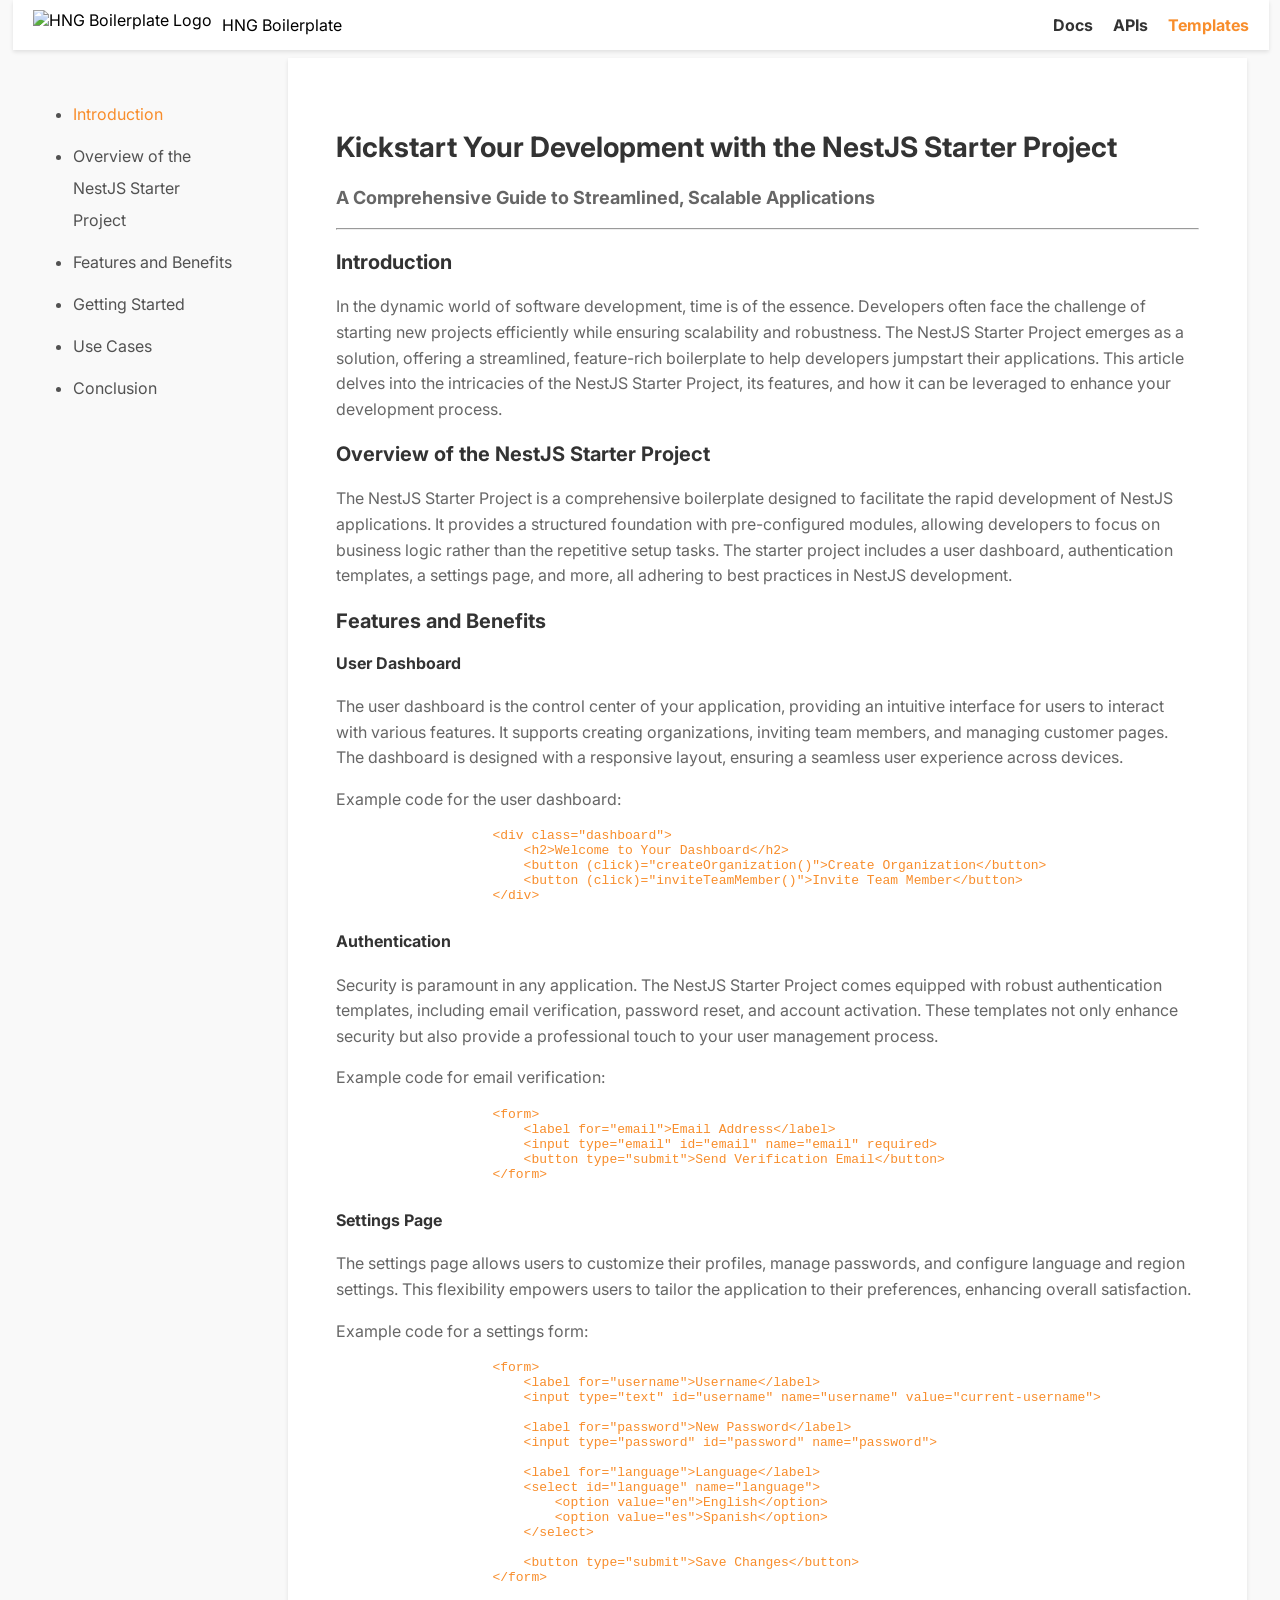
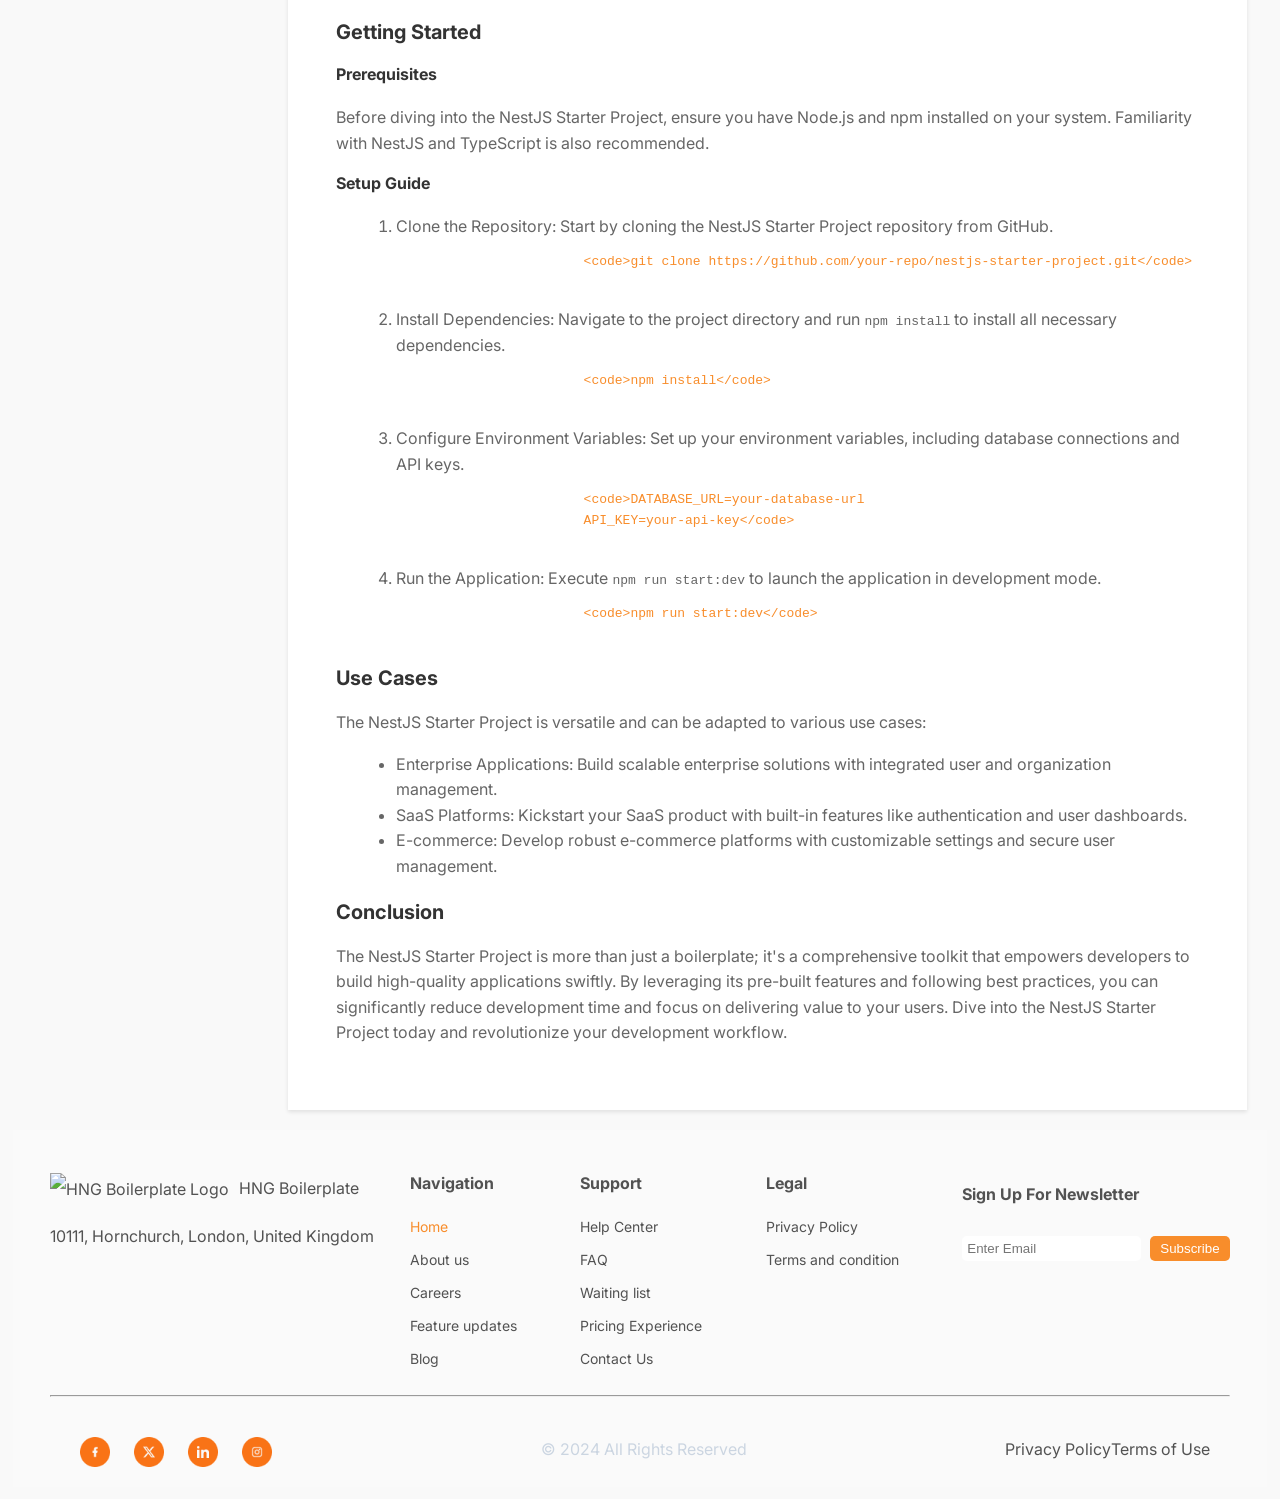
==== Stage7/Article1/A1.html @ a1e94f8f "Did A2" ====
<!DOCTYPE html>
<html lang="en">
<head>
    <meta charset="UTF-8">
    <meta name="viewport" content="width=device-width, initial-scale=1.0">
    <title>NestJS Starter Project</title>
    <link rel="stylesheet" href="A1.css">
    <link href="https://fonts.googleapis.com/css2?family=Inter:wght@400&display=swap" rel="stylesheet">
</head>
<body>
    <header>
        <div class="logo">
            <img src="logo.png" alt="HNG Boilerplate Logo">
            <span>HNG Boilerplate</span>
        </div>
        <nav>
            <ul>
                <li><a href="#">Docs</a></li>
                <li><a href="#">APIs</a></li>
                <li><a href="#" style="color: #f88d2b">Templates</a></li>
            </ul>
        </nav>
    </header>

    <main>
        <aside>
            <ul>
                <li><a href="#introduction" style="color: #f88d2b">Introduction</a></li>
                <li><a href="#overview">Overview of the NestJS Starter Project</a></li>
                <li><a href="#features">Features and Benefits</a></li>
                <li><a href="#getting-started">Getting Started</a></li>
                <li><a href="#use-cases">Use Cases</a></li>
                <li><a href="#conclusion">Conclusion</a></li>
            </ul>
        </aside>

        <section class="full">
            <h1 style="font-weight: bold;">Kickstart Your Development with the NestJS Starter Project</h1>
            <h2>A Comprehensive Guide to Streamlined, Scalable Applications</h2>
            <hr>
            
            <section id="introduction">
                <h3>Introduction</h3>
                <p>In the dynamic world of software development, time is of the essence. Developers often face the challenge of starting new projects efficiently while ensuring scalability and robustness. The NestJS Starter Project emerges as a solution, offering a streamlined, feature-rich boilerplate to help developers jumpstart their applications. This article delves into the intricacies of the NestJS Starter Project, its features, and how it can be leveraged to enhance your development process.</p>
            </section>
            
            <section id="overview">
                <h3>Overview of the NestJS Starter Project</h3>
                <p>The NestJS Starter Project is a comprehensive boilerplate designed to facilitate the rapid development of NestJS applications. It provides a structured foundation with pre-configured modules, allowing developers to focus on business logic rather than the repetitive setup tasks. The starter project includes a user dashboard, authentication templates, a settings page, and more, all adhering to best practices in NestJS development.</p>
            </section>
            
            <section id="features">
                <h3>Features and Benefits</h3>
                
                <h4>User Dashboard</h4>
                <p>The user dashboard is the control center of your application, providing an intuitive interface for users to interact with various features. It supports creating organizations, inviting team members, and managing customer pages. The dashboard is designed with a responsive layout, ensuring a seamless user experience across devices.</p>
                <p>Example code for the user dashboard:</p>
                <pre style="color: #f88d2b;">
                    &lt;div class="dashboard"&gt;
                        &lt;h2&gt;Welcome to Your Dashboard&lt;/h2&gt;
                        &lt;button (click)="createOrganization()"&gt;Create Organization&lt;/button&gt;
                        &lt;button (click)="inviteTeamMember()"&gt;Invite Team Member&lt;/button&gt;
                    &lt;/div&gt;
                </pre>
                
                <h4>Authentication</h4>
                <p>Security is paramount in any application. The NestJS Starter Project comes equipped with robust authentication templates, including email verification, password reset, and account activation. These templates not only enhance security but also provide a professional touch to your user management process.</p>
                <p>Example code for email verification:</p>
                <pre style="color: #f88d2b;">
                    &lt;form&gt;
                        &lt;label for="email"&gt;Email Address&lt;/label&gt;
                        &lt;input type="email" id="email" name="email" required&gt;
                        &lt;button type="submit"&gt;Send Verification Email&lt;/button&gt;
                    &lt;/form&gt;
                </pre>
                
                <h4>Settings Page</h4>
                <p>The settings page allows users to customize their profiles, manage passwords, and configure language and region settings. This flexibility empowers users to tailor the application to their preferences, enhancing overall satisfaction.</p>
                <p>Example code for a settings form:</p>
                <pre style="color: #f88d2b;">
                    &lt;form&gt;
                        &lt;label for="username"&gt;Username&lt;/label&gt;
                        &lt;input type="text" id="username" name="username" value="current-username"&gt;
                        
                        &lt;label for="password"&gt;New Password&lt;/label&gt;
                        &lt;input type="password" id="password" name="password"&gt;
                        
                        &lt;label for="language"&gt;Language&lt;/label&gt;
                        &lt;select id="language" name="language"&gt;
                            &lt;option value="en"&gt;English&lt;/option&gt;
                            &lt;option value="es"&gt;Spanish&lt;/option&gt;
                        &lt;/select&gt;
                        
                        &lt;button type="submit"&gt;Save Changes&lt;/button&gt;
                    &lt;/form&gt;
                </pre>
            </section>
            
            <section id="getting-started">
                <h3>Getting Started</h3>
                <h4>Prerequisites</h4>
                <p>Before diving into the NestJS Starter Project, ensure you have Node.js and npm installed on your system. Familiarity with NestJS and TypeScript is also recommended.</p>
                <h4>Setup Guide</h4>
                <ol>
                    <li>Clone the Repository: Start by cloning the NestJS Starter Project repository from GitHub.</li>
                    <pre style="color: #f88d2b;">
                        &lt;code&gt;git clone https://github.com/your-repo/nestjs-starter-project.git&lt;/code&gt;
                    </pre>
                    <li>Install Dependencies: Navigate to the project directory and run <code>npm install</code> to install all necessary dependencies.</li>
                    <pre style="color: #f88d2b;">
                        &lt;code&gt;npm install&lt;/code&gt;
                    </pre>
                    <li>Configure Environment Variables: Set up your environment variables, including database connections and API keys.</li>
                    <pre style="color: #f88d2b;">
                        &lt;code&gt;DATABASE_URL=your-database-url
                        API_KEY=your-api-key&lt;/code&gt;
                    </pre>
                    <li>Run the Application: Execute <code>npm run start:dev</code> to launch the application in development mode.</li>
                    <pre style="color: #f88d2b;">
                        &lt;code&gt;npm run start:dev&lt;/code&gt;
                    </pre>
                </ol>
            </section>
            
            <section id="use-cases">
                <h3>Use Cases</h3>
                <p>The NestJS Starter Project is versatile and can be adapted to various use cases:</p>
                <ul>
                    <li>Enterprise Applications: Build scalable enterprise solutions with integrated user and organization management.</li>
                    <li>SaaS Platforms: Kickstart your SaaS product with built-in features like authentication and user dashboards.</li>
                    <li>E-commerce: Develop robust e-commerce platforms with customizable settings and secure user management.</li>
                </ul>
            </section>
            
            <section id="conclusion">
                <h3>Conclusion</h3>
                <p>The NestJS Starter Project is more than just a boilerplate; it's a comprehensive toolkit that empowers developers to build high-quality applications swiftly. By leveraging its pre-built features and following best practices, you can significantly reduce development time and focus on delivering value to your users. Dive into the NestJS Starter Project today and revolutionize your development workflow.</p>
            </section>
        </section>
    </main>

    <footer>
        <div class="footer-left">
            <div class="logo">
                <img src="logo.png" alt="HNG Boilerplate Logo">
                <span>HNG Boilerplate</span>
            </div>
            <p>10111, Hornchurch, London, United Kingdom</p>
        </div>
        <div class="footer-right">
            <div class="footer-navigation">
                <h4>Navigation</h4>
                <ul>
                    <li><a href="#" style="color: #f88d2b">Home</a></li>
                    <li><a href="#">About us</a></li>
                    <li><a href="#">Careers</a></li>
                    <li><a href="#">Feature updates</a></li>
                    <li><a href="#">Blog</a></li>
                </ul>
            </div>
            <div class="footer-support">
                <h4>Support</h4>
                <ul>
                    <li><a href="#">Help Center</a></li>
                    <li><a href="#">FAQ</a></li>
                    <li><a href="#">Waiting list</a></li>
                    <li><a href="#">Pricing Experience</a></li>
                    <li><a href="#">Contact Us</a></li>
                </ul>
            </div>
            <div class="footer-legal">
                <h4>Legal</h4>
                <ul>
                    <li><a href="#">Privacy Policy</a></li>
                    <li><a href="#">Terms and condition</a></li>
                </ul>
            </div>
            <div class="newsletter">
                <h4>Sign Up For Newsletter</h4>
                <input type="email" placeholder="Enter Email">
                <button>Subscribe</button>
            </div>
        </div>
        <hr style=" color: #525252;">
        <div class="footer-bottom">
            <div class="social-media">
                <a href="#"><img src="f.png" alt="Facebook"></a>
                <a href="#"><img src="x.png" alt="Twitter"></a>
                <a href="#"><img src="in.png" alt="LinkedIn"></a>
                <a href="#"><img src="ig.png" alt="Instagram"></a>
            </div>
            <div>
                <p style="color: #cbd5e1;">&copy; 2024 All Rights Reserved</p>
            </div>
            <div class="footer-bottom-right">
                <div>
                    <p>Privacy Policy</p>
                </div>
                <div>
                    <p>Terms of Use</p>
                </div>
            </div>
        </div>
    </footer>
</body>
</html>
---- Stage7/Article1/A1.css ----
body {
    margin: 1%;
    padding-top: 2%;
    box-sizing: border-box;
    background-color: #f9f9f9;
    font-family: 'Inter', sans-serif; /* Sets the font to Inter */

}
header {
    display: flex;
    justify-content: space-between;
    align-items: center;
    padding: 10px 20px;
    background-color: white;
    box-shadow: 0 2px 4px rgba(0, 0, 0, 0.1);
    position: fixed;
    top: 0; /* Positions the header at the top */
    width: 95%; /* Ensures the header takes up the full width of the page */
    z-index: 1000; /* Keeps the header above other elements */
}

.logo {
    display: flex;
    align-items: center;
}

.logo img {
    height: 30px;
    margin-right: 10px;
}

nav ul {
    list-style-type: none;
    margin: 0;
    padding: 0;
    display: flex;
    gap: 20px;
}

nav ul li {
    display: inline;
}

nav ul li a {
    text-decoration: none;
    color: #333;
    font-weight: bold;
}

main {
    display: flex;
    margin: 20px;
}

aside {
    width: 20%;
    padding-right: 1%;
}

aside h1 {
    font-weight: bold;
}

aside ul {
    padding: 40px;
    margin: 0;
}

aside ul li {
    margin-bottom: 10px;
    color: #525252;
    line-height: 2; 
}

aside ul li a {
    text-decoration: none; /* Removes underline */
    color: inherit; /* Uses the color of the parent element (li) */
    font-weight: normal; /* Ensures text is not bold */
}

aside ul li a:hover {
    color: #f88d2b; /* Change to a slightly different color if desired */
}

.full {
    flex: 1;
    background-color: white;
    padding: 20px;
    box-shadow: 0 2px 4px rgba(0, 0, 0, 0.1);
    padding: 4%;
}

section h1 {
    font-size: 28px;
    color: #333;
}

section h2 {
    font-size: 18px;
    color: #666;
}

section hr {
    margin: 20px 0;
}

section h3 {
    margin-top: 20px;
    font-size: 20px;
    color: #333;
}

section h4 {
    margin-top: 10px;
    font-size: 16px;
    color: #333;
}

section p, section ul, section ol {
    color: #666;
    line-height: 1.6;
}

section ul, section ol {
    margin-left: 20px;
}

footer {
    background-color: #fafafa;
    color: #525252;
    padding: 0.5% 3%;
    margin-top: 20px;
    line-height: 2; /* Adjust this value to control spacing between lines */
}

.footer-left {
    margin-right: 3%;
    margin-top: 3%;
    float: left;
}

.footer-right {
    display: flex;
    justify-content: space-between;
    margin-top: 20px;
}

.footer-bottom {
    display: flex;
    justify-content: space-between;
    margin-top: 20px;
}

.footer-bottom-right {
    display: flex;
    justify-content: space-between; 
    margin-right: 20px;
}

.footer-navigation, .footer-support, .footer-legal {
    margin-right: 20px;
}

.footer-navigation ul, .footer-support ul, .footer-legal ul {
    list-style-type: none;
    padding: 0;
    font-size: 14px;

}

.footer-navigation h4, .footer-support h4, .footer-legal h4 {
    margin-bottom: 10px;
    margin-top: 10px;
    font-size: 16px;
    font-weight: bold;
}

.footer-navigation ul li, .footer-support ul li, .footer-legal ul li {
    margin-bottom: 5px;
}

.footer-navigation ul li a, .footer-support ul li a, .footer-legal ul li a {
    text-decoration: none;
    color: #525252;
}

.newsletter input[type="email"] {
    padding: 5px;
    border: none;
    border-radius: 5px;
}

.newsletter button {
    padding: 5px 10px;
    background-color: #f88d2b;
    border: none;
    border-radius: 5px;
    color: white;
    margin-left: 5px;
    cursor: pointer;
}

.social-media {
    margin-top: 20px;
    margin-left: 20px;
    text-align: left;
}

.social-media a {
    margin: 0 10px;
}

.social-media img {
    height: 30px;
}
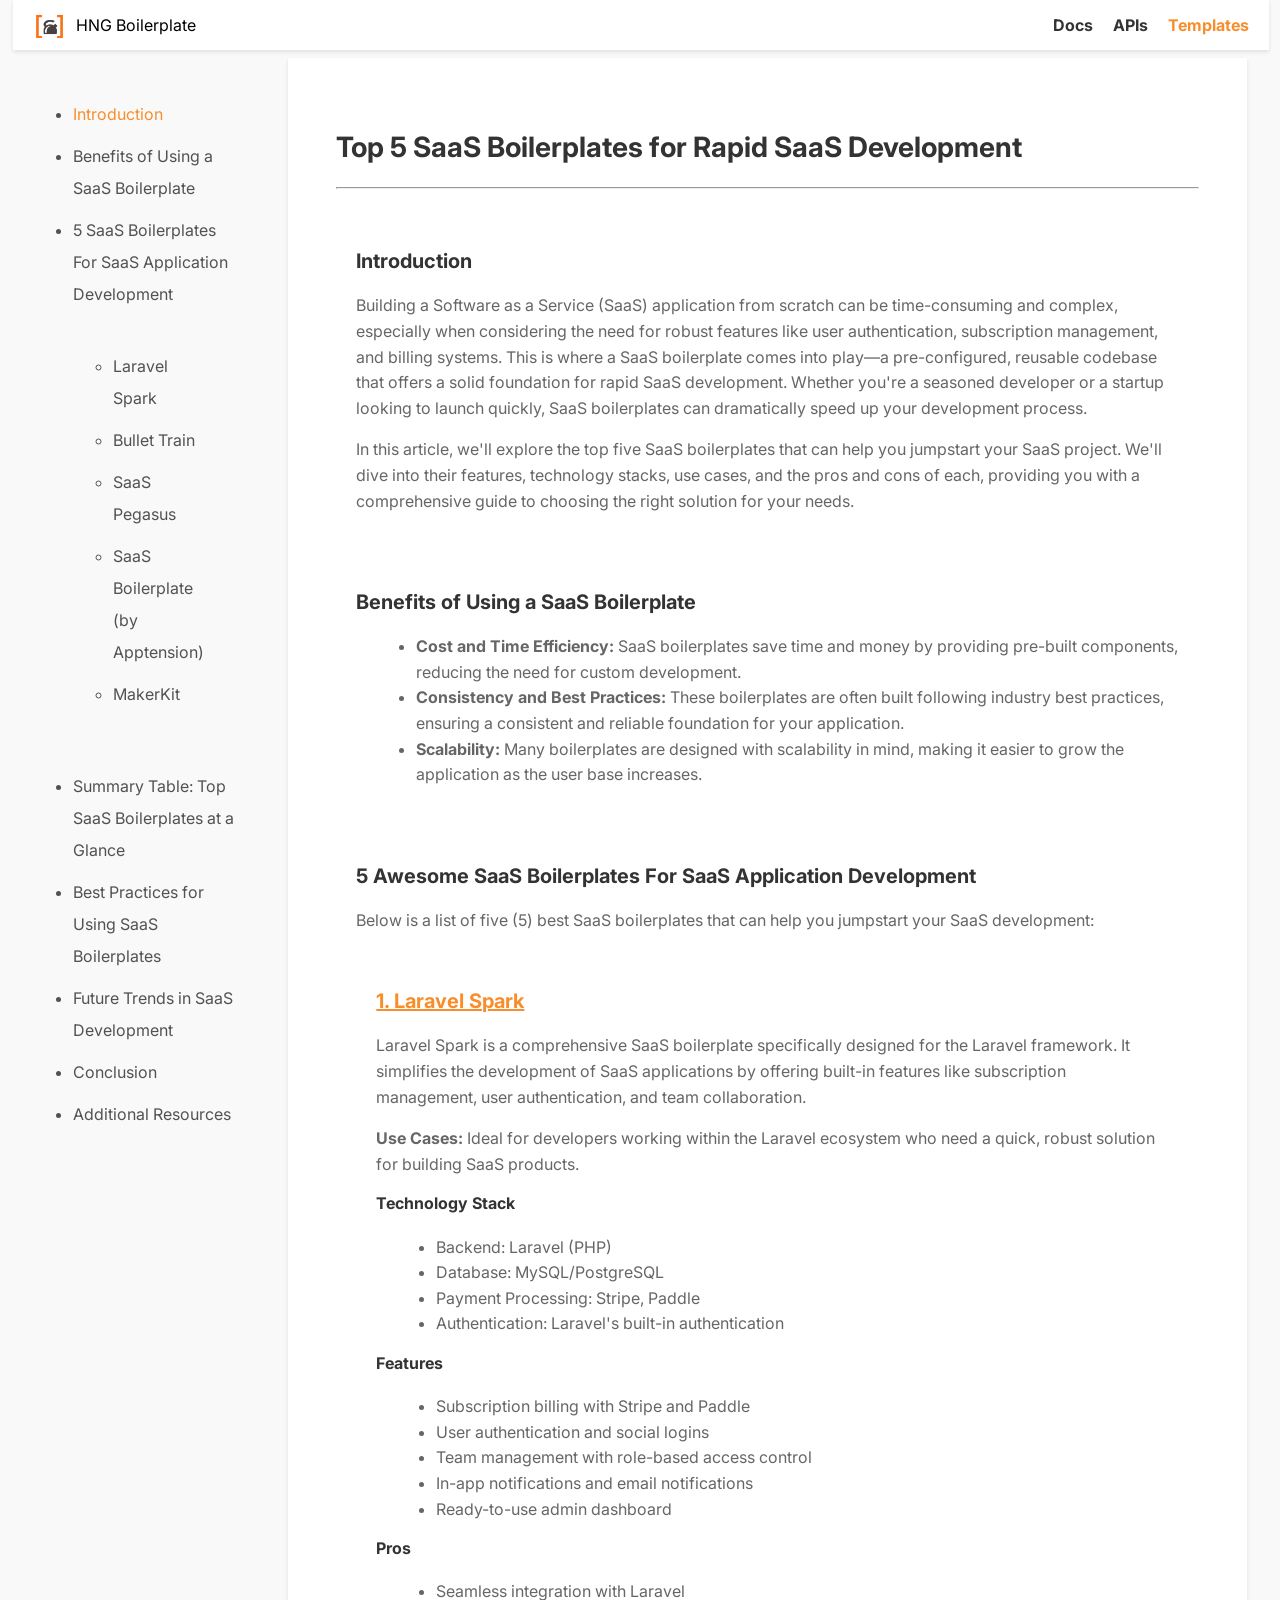
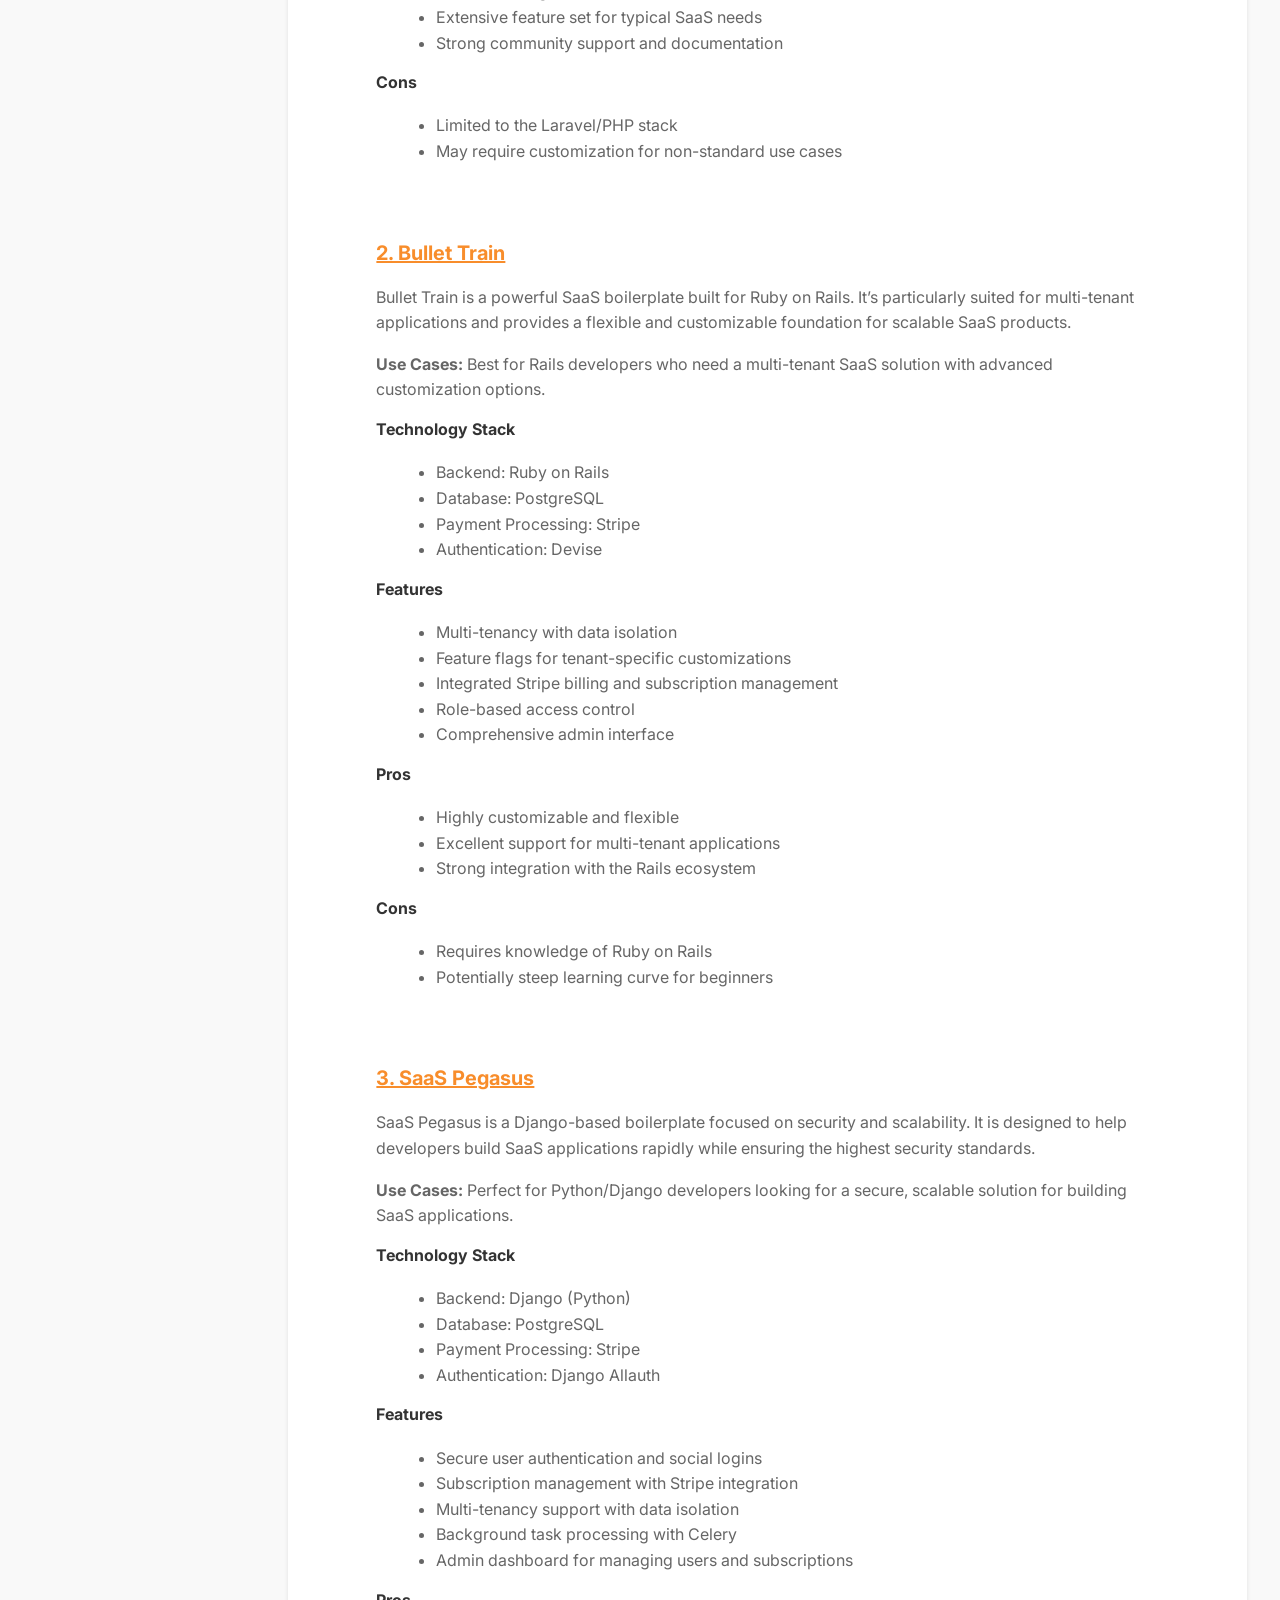
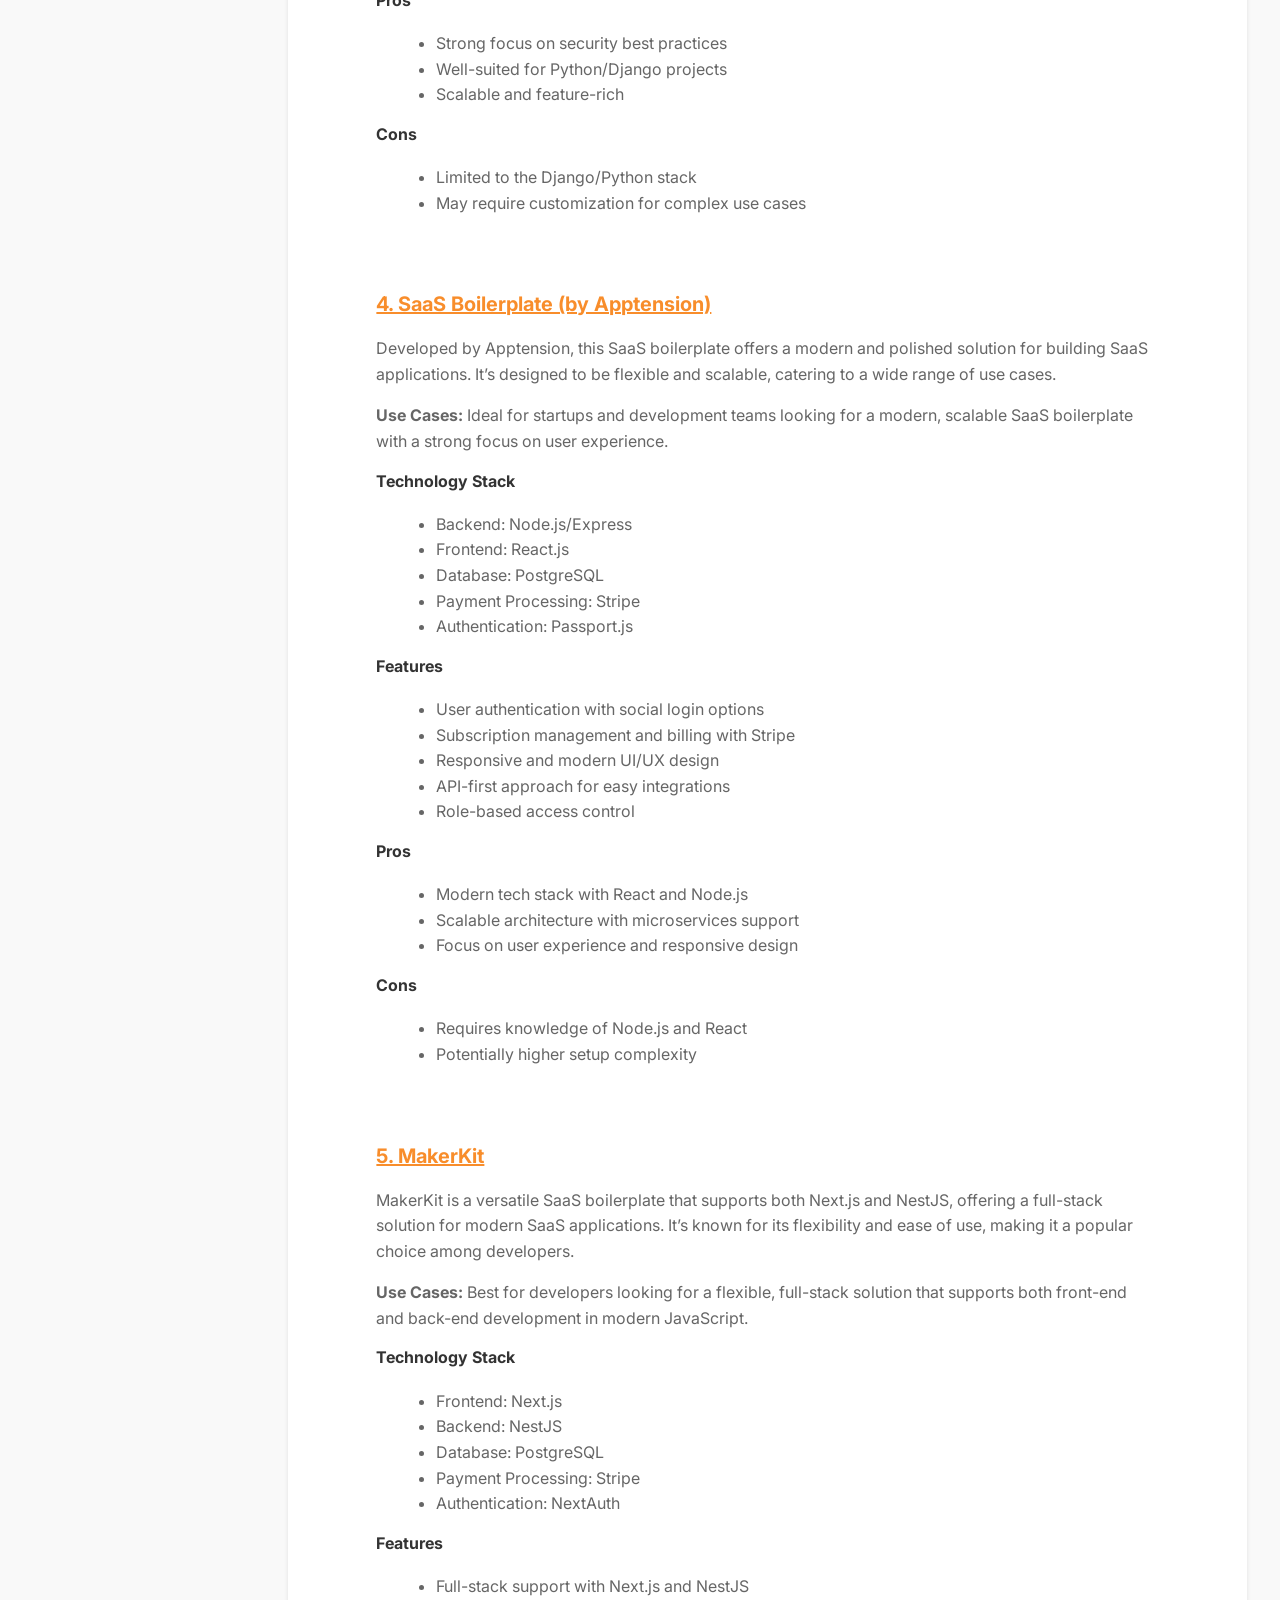
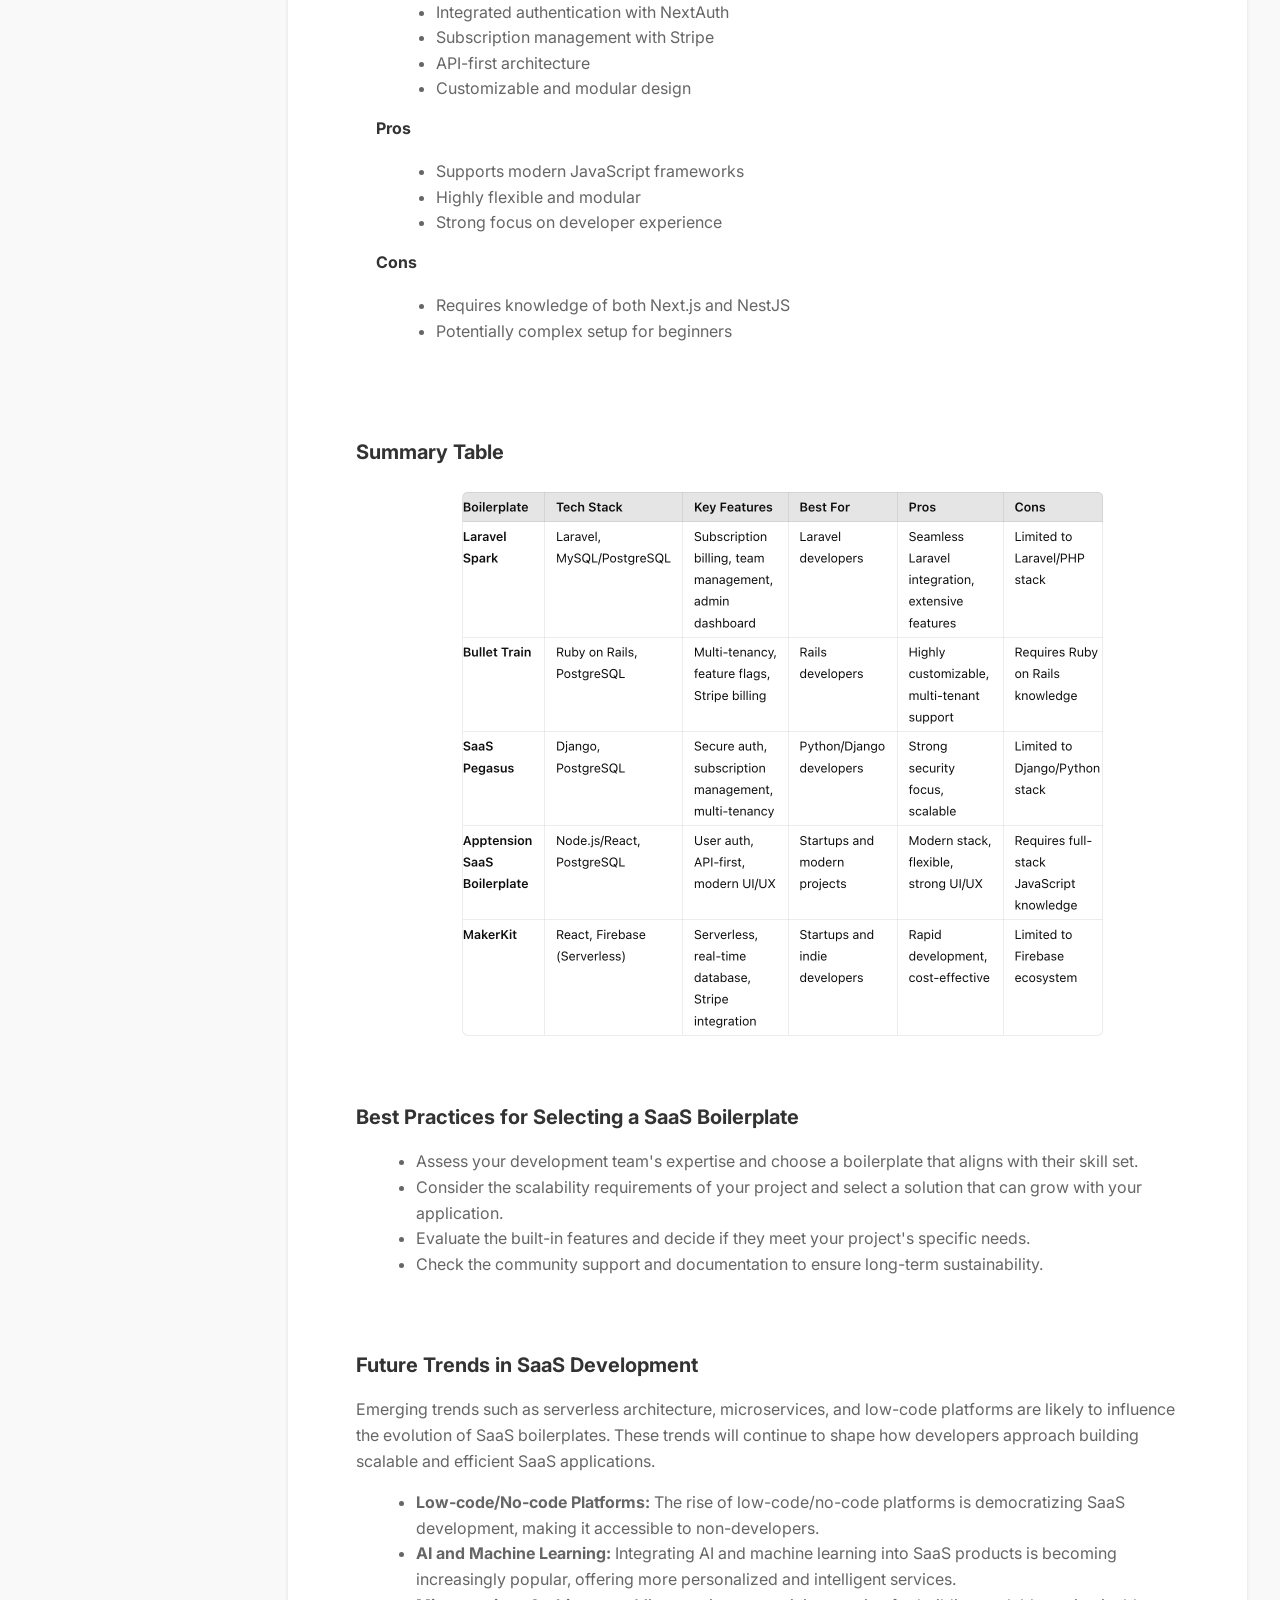
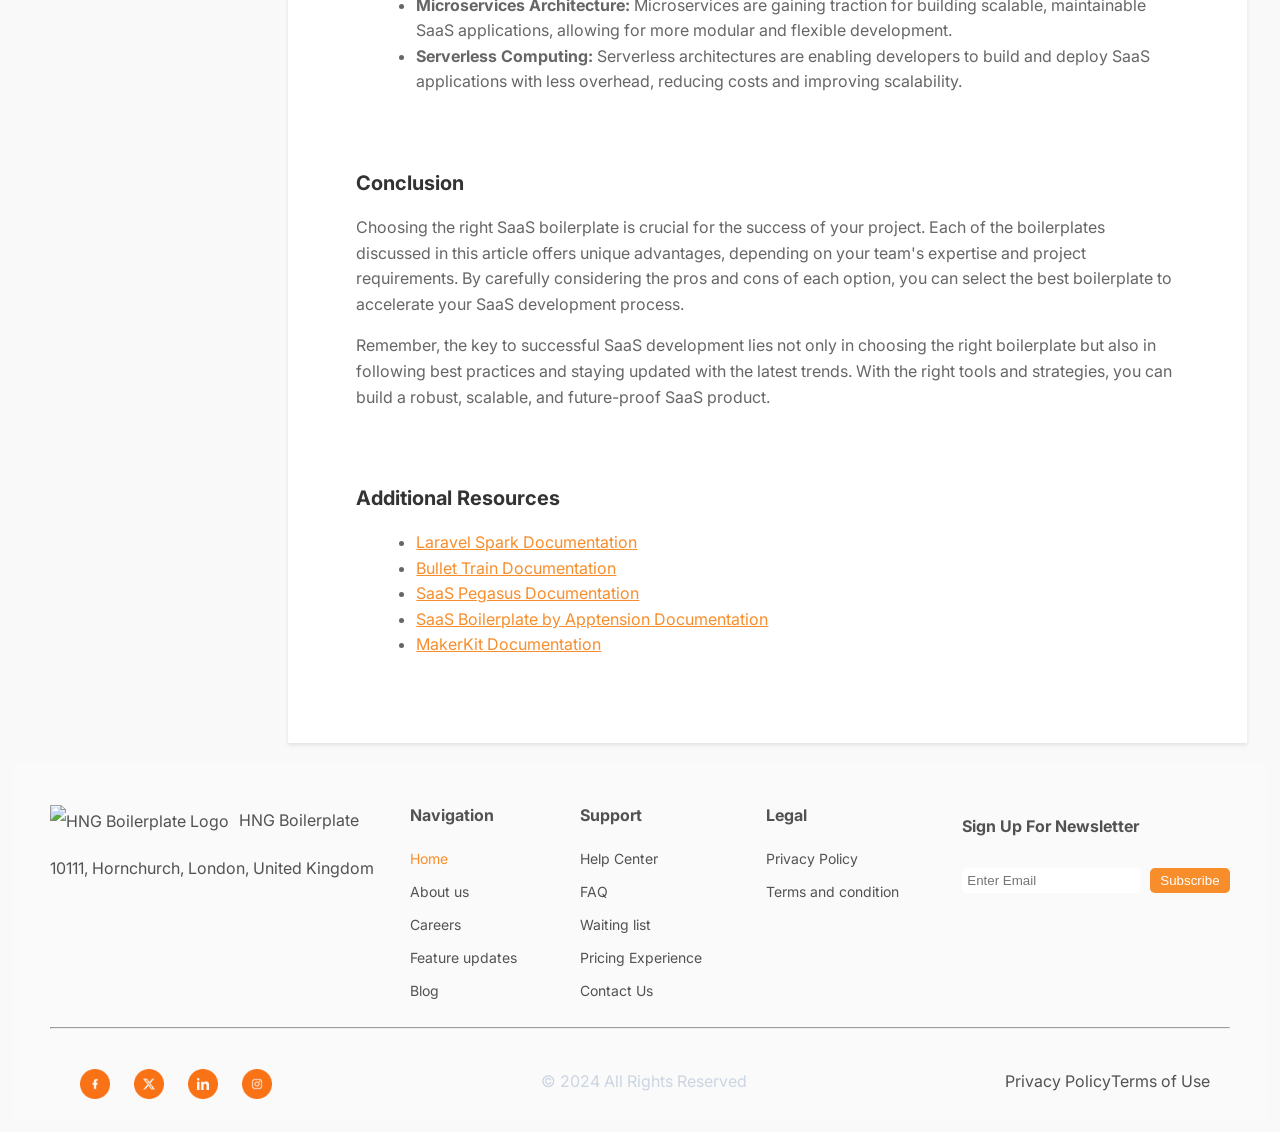
==== commit 1f7f6e92: "Finished Articles" ====
--- a/Stage7/Article1/A1.html
+++ b/Stage7/Article1/A1.html
@@ -3,14 +3,14 @@
 <head>
     <meta charset="UTF-8">
     <meta name="viewport" content="width=device-width, initial-scale=1.0">
-    <title>NestJS Starter Project</title>
+    <title>Top 5 SaaS Boilerplates for Rapid SaaS Development</title>
     <link rel="stylesheet" href="A1.css">
     <link href="https://fonts.googleapis.com/css2?family=Inter:wght@400&display=swap" rel="stylesheet">
 </head>
 <body>
     <header>
         <div class="logo">
-            <img src="logo.png" alt="HNG Boilerplate Logo">
+            <img src="./Logo.png" alt="HNG Boilerplate Logo">
             <span>HNG Boilerplate</span>
         </div>
         <nav>
@@ -26,119 +26,289 @@
         <aside>
             <ul>
                 <li><a href="#introduction" style="color: #f88d2b">Introduction</a></li>
-                <li><a href="#overview">Overview of the NestJS Starter Project</a></li>
-                <li><a href="#features">Features and Benefits</a></li>
-                <li><a href="#getting-started">Getting Started</a></li>
-                <li><a href="#use-cases">Use Cases</a></li>
+                <li><a href="#benefits">Benefits of Using a SaaS Boilerplate</a></li>
+                <li> <a href="#5">5 SaaS Boilerplates For SaaS Application Development</a>
+                    <ul>    
+                        <li><a href="#laravel-spark">Laravel Spark</a></li>
+                        <li><a href="#bullet-train">Bullet Train</a></li>
+                        <li><a href="#saas-pegasus">SaaS Pegasus</a></li>
+                        <li><a href="#saas-boilerplate-apptension">SaaS Boilerplate (by Apptension)</a></li>
+                        <li><a href="#makerkit">MakerKit</a></li>
+                    </ul>
+                </li>
+                <li><a href="#summary-table">Summary Table: Top SaaS Boilerplates at a Glance</a></li>
+                <li><a href="#best-practices">Best Practices for Using SaaS Boilerplates</a></li>
+                <li><a href="#future-trends">Future Trends in SaaS Development</a></li>
                 <li><a href="#conclusion">Conclusion</a></li>
+                <li><a href="#additional">Additional Resources</a></li>
             </ul>
         </aside>
 
         <section class="full">
-            <h1 style="font-weight: bold;">Kickstart Your Development with the NestJS Starter Project</h1>
-            <h2>A Comprehensive Guide to Streamlined, Scalable Applications</h2>
+            <h1 style="font-weight: bold;">Top 5 SaaS Boilerplates for Rapid SaaS Development</h1>
             <hr>
-            
+
             <section id="introduction">
                 <h3>Introduction</h3>
-                <p>In the dynamic world of software development, time is of the essence. Developers often face the challenge of starting new projects efficiently while ensuring scalability and robustness. The NestJS Starter Project emerges as a solution, offering a streamlined, feature-rich boilerplate to help developers jumpstart their applications. This article delves into the intricacies of the NestJS Starter Project, its features, and how it can be leveraged to enhance your development process.</p>
-            </section>
-            
-            <section id="overview">
-                <h3>Overview of the NestJS Starter Project</h3>
-                <p>The NestJS Starter Project is a comprehensive boilerplate designed to facilitate the rapid development of NestJS applications. It provides a structured foundation with pre-configured modules, allowing developers to focus on business logic rather than the repetitive setup tasks. The starter project includes a user dashboard, authentication templates, a settings page, and more, all adhering to best practices in NestJS development.</p>
-            </section>
-            
-            <section id="features">
-                <h3>Features and Benefits</h3>
+                <p>Building a Software as a Service (SaaS) application from scratch can be time-consuming and complex, especially when considering the need for robust features like user authentication, subscription management, and billing systems. This is where a SaaS boilerplate comes into play—a pre-configured, reusable codebase that offers a solid foundation for rapid SaaS development. Whether you're a seasoned developer or a startup looking to launch quickly, SaaS boilerplates can dramatically speed up your development process.</p>
+                <p>In this article, we'll explore the top five SaaS boilerplates that can help you jumpstart your SaaS project. We'll dive into their features, technology stacks, use cases, and the pros and cons of each, providing you with a comprehensive guide to choosing the right solution for your needs.</p>
+            </section>
+
+            <section id="benefits">
+                <h3>Benefits of Using a SaaS Boilerplate</h3>
+                <ul>
+                    <li>
+                        <strong>Cost and Time Efficiency:</strong> SaaS boilerplates save time and money by providing pre-built components, reducing the need for custom development.
+                    </li>
+                    </li>
+                    <li>
+                        <strong>Consistency and Best Practices:</strong> These boilerplates are often built following industry best practices, ensuring a consistent and reliable foundation for your application.
+                    </li>
+                    </li>
+                    <li>
+                        <strong>Scalability:</strong> Many boilerplates are designed with scalability in mind, making it easier to grow the application as the user base increases.
+                    </li>
+                    </li>
+                </ul>
+            </section>
+
+            <section id="#5">
+                <h3>5 Awesome SaaS Boilerplates For SaaS Application Development</h3>
+                <p>Below is a list of five (5) best SaaS boilerplates that can help you jumpstart your SaaS development:</p>
+                <section id="laravel-spark">
+                    <h3><a href="#laravel-spark" style="color: #f88d2b;">1. Laravel Spark</a></h3>
+                    <p>Laravel Spark is a comprehensive SaaS boilerplate specifically designed for the Laravel framework. It simplifies the development of SaaS applications by offering built-in features like subscription management, user authentication, and team collaboration.</p>
+                    <p><strong>Use Cases:</strong> Ideal for developers working within the Laravel ecosystem who need a quick, robust solution for building SaaS products.</p>
+
+                    <h4>Technology Stack</h4>
+                    <ul>
+                        <li>Backend: Laravel (PHP)</li>
+                        <li>Database: MySQL/PostgreSQL</li>
+                        <li>Payment Processing: Stripe, Paddle</li>
+                        <li>Authentication: Laravel's built-in authentication</li>
+                    </ul>
+
+                    <h4>Features</h4>
+                    <ul>
+                        <li>Subscription billing with Stripe and Paddle</li>
+                        <li>User authentication and social logins</li>
+                        <li>Team management with role-based access control</li>
+                        <li>In-app notifications and email notifications</li>
+                        <li>Ready-to-use admin dashboard</li>
+                    </ul>
+
+                    <h4>Pros</h4>
+                    <ul>
+                        <li>Seamless integration with Laravel</li>
+                        <li>Extensive feature set for typical SaaS needs</li>
+                        <li>Strong community support and documentation</li>
+                    </ul>
+
+                    <h4>Cons</h4>
+                    <ul>
+                        <li>Limited to the Laravel/PHP stack</li>
+                        <li>May require customization for non-standard use cases</li>
+                    </ul>
+                </section>
+
+                <section id="bullet-train">
+                    <h3><a href="#bullet-train" style="color: #f88d2b;">2. Bullet Train</a></h3>
+                    <p>Bullet Train is a powerful SaaS boilerplate built for Ruby on Rails. It’s particularly suited for multi-tenant applications and provides a flexible and customizable foundation for scalable SaaS products.</p>
+                    <p><strong>Use Cases:</strong> Best for Rails developers who need a multi-tenant SaaS solution with advanced customization options.</p>
+
+                    <h4>Technology Stack</h4>
+                    <ul>
+                        <li>Backend: Ruby on Rails</li>
+                        <li>Database: PostgreSQL</li>
+                        <li>Payment Processing: Stripe</li>
+                        <li>Authentication: Devise</li>
+                    </ul>
+
+                    <h4>Features</h4>
+                    <ul>
+                        <li>Multi-tenancy with data isolation</li>
+                        <li>Feature flags for tenant-specific customizations</li>
+                        <li>Integrated Stripe billing and subscription management</li>
+                        <li>Role-based access control</li>
+                        <li>Comprehensive admin interface</li>
+                    </ul>
+
+                    <h4>Pros</h4>
+                    <ul>
+                        <li>Highly customizable and flexible</li>
+                        <li>Excellent support for multi-tenant applications</li>
+                        <li>Strong integration with the Rails ecosystem</li>
+                    </ul>
+
+                    <h4>Cons</h4>
+                    <ul>
+                        <li>Requires knowledge of Ruby on Rails</li>
+                        <li>Potentially steep learning curve for beginners</li>
+                    </ul>
+                </section>
+
+                <section id="saas-pegasus">
+                    <h3><a href="#saas-pegasus" style="color: #f88d2b;">3. SaaS Pegasus</a></h3>
+                    <p>SaaS Pegasus is a Django-based boilerplate focused on security and scalability. It is designed to help developers build SaaS applications rapidly while ensuring the highest security standards.</p>
+                    <p><strong>Use Cases:</strong> Perfect for Python/Django developers looking for a secure, scalable solution for building SaaS applications.</p>
+
+                    <h4>Technology Stack</h4>
+                    <ul>
+                        <li>Backend: Django (Python)</li>
+                        <li>Database: PostgreSQL</li>
+                        <li>Payment Processing: Stripe</li>
+                        <li>Authentication: Django Allauth</li>
+                    </ul>
+
+                    <h4>Features</h4>
+                    <ul>
+                        <li>Secure user authentication and social logins</li>
+                        <li>Subscription management with Stripe integration</li>
+                        <li>Multi-tenancy support with data isolation</li>
+                        <li>Background task processing with Celery</li>
+                        <li>Admin dashboard for managing users and subscriptions</li>
+                    </ul>
+
+                    <h4>Pros</h4>
+                    <ul>
+                        <li>Strong focus on security best practices</li>
+                        <li>Well-suited for Python/Django projects</li>
+                        <li>Scalable and feature-rich</li>
+                    </ul>
+
+                    <h4>Cons</h4>
+                    <ul>
+                        <li>Limited to the Django/Python stack</li>
+                        <li>May require customization for complex use cases</li>
+                    </ul>
+                </section>
+
+                <section id="saas-boilerplate-apptension">
+                    <h3><a href="#saas-boilerplate-apptension" style="color: #f88d2b;">4. SaaS Boilerplate (by Apptension)</a></h3>
+                    <p>Developed by Apptension, this SaaS boilerplate offers a modern and polished solution for building SaaS applications. It’s designed to be flexible and scalable, catering to a wide range of use cases.</p>
+                    <p><strong>Use Cases:</strong> Ideal for startups and development teams looking for a modern, scalable SaaS boilerplate with a strong focus on user experience.</p>
+
+                    <h4>Technology Stack</h4>
+                    <ul>
+                        <li>Backend: Node.js/Express</li>
+                        <li>Frontend: React.js</li>
+                        <li>Database: PostgreSQL</li>
+                        <li>Payment Processing: Stripe</li>
+                        <li>Authentication: Passport.js</li>
+                    </ul>
+
+                    <h4>Features</h4>
+                    <ul>
+                        <li>User authentication with social login options</li>
+                        <li>Subscription management and billing with Stripe</li>
+                        <li>Responsive and modern UI/UX design</li>
+                        <li>API-first approach for easy integrations</li>
+                        <li>Role-based access control</li>
+                    </ul>
+
+                    <h4>Pros</h4>
+                    <ul>
+                        <li>Modern tech stack with React and Node.js</li>
+                        <li>Scalable architecture with microservices support</li>
+                        <li>Focus on user experience and responsive design</li>
+                    </ul>
+
+                    <h4>Cons</h4>
+                    <ul>
+                        <li>Requires knowledge of Node.js and React</li>
+                        <li>Potentially higher setup complexity</li>
+                    </ul>
+                </section>
+
+                <section id="makerkit">
+                    <h3><a href="#makerkit" style="color: #f88d2b;">5. MakerKit</a></h3>
+                    <p>MakerKit is a versatile SaaS boilerplate that supports both Next.js and NestJS, offering a full-stack solution for modern SaaS applications. It’s known for its flexibility and ease of use, making it a popular choice among developers.</p>
+                    <p><strong>Use Cases:</strong> Best for developers looking for a flexible, full-stack solution that supports both front-end and back-end development in modern JavaScript.</p>
+
+                    <h4>Technology Stack</h4>
+                    <ul>
+                        <li>Frontend: Next.js</li>
+                        <li>Backend: NestJS</li>
+                        <li>Database: PostgreSQL</li>
+                        <li>Payment Processing: Stripe</li>
+                        <li>Authentication: NextAuth</li>
+                    </ul>
+
+                    <h4>Features</h4>
+                    <ul>
+                        <li>Full-stack support with Next.js and NestJS</li>
+                        <li>Integrated authentication with NextAuth</li>
+                        <li>Subscription management with Stripe</li>
+                        <li>API-first architecture</li>
+                        <li>Customizable and modular design</li>
+                    </ul>
+
+                    <h4>Pros</h4>
+                    <ul>
+                        <li>Supports modern JavaScript frameworks</li>
+                        <li>Highly flexible and modular</li>
+                        <li>Strong focus on developer experience</li>
+                    </ul>
+
+                    <h4>Cons</h4>
+                    <ul>
+                        <li>Requires knowledge of both Next.js and NestJS</li>
+                        <li>Potentially complex setup for beginners</li>
+                    </ul>
+                </section>
+
+            </section>
+
+
+            <section id="summary-table">
+                <h3>Summary Table</h3>
+                <img style="margin-left: 100px;" src="summary_table.svg" alt="summary-table">
                 
-                <h4>User Dashboard</h4>
-                <p>The user dashboard is the control center of your application, providing an intuitive interface for users to interact with various features. It supports creating organizations, inviting team members, and managing customer pages. The dashboard is designed with a responsive layout, ensuring a seamless user experience across devices.</p>
-                <p>Example code for the user dashboard:</p>
-                <pre style="color: #f88d2b;">
-                    &lt;div class="dashboard"&gt;
-                        &lt;h2&gt;Welcome to Your Dashboard&lt;/h2&gt;
-                        &lt;button (click)="createOrganization()"&gt;Create Organization&lt;/button&gt;
-                        &lt;button (click)="inviteTeamMember()"&gt;Invite Team Member&lt;/button&gt;
-                    &lt;/div&gt;
-                </pre>
-                
-                <h4>Authentication</h4>
-                <p>Security is paramount in any application. The NestJS Starter Project comes equipped with robust authentication templates, including email verification, password reset, and account activation. These templates not only enhance security but also provide a professional touch to your user management process.</p>
-                <p>Example code for email verification:</p>
-                <pre style="color: #f88d2b;">
-                    &lt;form&gt;
-                        &lt;label for="email"&gt;Email Address&lt;/label&gt;
-                        &lt;input type="email" id="email" name="email" required&gt;
-                        &lt;button type="submit"&gt;Send Verification Email&lt;/button&gt;
-                    &lt;/form&gt;
-                </pre>
-                
-                <h4>Settings Page</h4>
-                <p>The settings page allows users to customize their profiles, manage passwords, and configure language and region settings. This flexibility empowers users to tailor the application to their preferences, enhancing overall satisfaction.</p>
-                <p>Example code for a settings form:</p>
-                <pre style="color: #f88d2b;">
-                    &lt;form&gt;
-                        &lt;label for="username"&gt;Username&lt;/label&gt;
-                        &lt;input type="text" id="username" name="username" value="current-username"&gt;
-                        
-                        &lt;label for="password"&gt;New Password&lt;/label&gt;
-                        &lt;input type="password" id="password" name="password"&gt;
-                        
-                        &lt;label for="language"&gt;Language&lt;/label&gt;
-                        &lt;select id="language" name="language"&gt;
-                            &lt;option value="en"&gt;English&lt;/option&gt;
-                            &lt;option value="es"&gt;Spanish&lt;/option&gt;
-                        &lt;/select&gt;
-                        
-                        &lt;button type="submit"&gt;Save Changes&lt;/button&gt;
-                    &lt;/form&gt;
-                </pre>
-            </section>
-            
-            <section id="getting-started">
-                <h3>Getting Started</h3>
-                <h4>Prerequisites</h4>
-                <p>Before diving into the NestJS Starter Project, ensure you have Node.js and npm installed on your system. Familiarity with NestJS and TypeScript is also recommended.</p>
-                <h4>Setup Guide</h4>
-                <ol>
-                    <li>Clone the Repository: Start by cloning the NestJS Starter Project repository from GitHub.</li>
-                    <pre style="color: #f88d2b;">
-                        &lt;code&gt;git clone https://github.com/your-repo/nestjs-starter-project.git&lt;/code&gt;
-                    </pre>
-                    <li>Install Dependencies: Navigate to the project directory and run <code>npm install</code> to install all necessary dependencies.</li>
-                    <pre style="color: #f88d2b;">
-                        &lt;code&gt;npm install&lt;/code&gt;
-                    </pre>
-                    <li>Configure Environment Variables: Set up your environment variables, including database connections and API keys.</li>
-                    <pre style="color: #f88d2b;">
-                        &lt;code&gt;DATABASE_URL=your-database-url
-                        API_KEY=your-api-key&lt;/code&gt;
-                    </pre>
-                    <li>Run the Application: Execute <code>npm run start:dev</code> to launch the application in development mode.</li>
-                    <pre style="color: #f88d2b;">
-                        &lt;code&gt;npm run start:dev&lt;/code&gt;
-                    </pre>
-                </ol>
-            </section>
-            
-            <section id="use-cases">
-                <h3>Use Cases</h3>
-                <p>The NestJS Starter Project is versatile and can be adapted to various use cases:</p>
-                <ul>
-                    <li>Enterprise Applications: Build scalable enterprise solutions with integrated user and organization management.</li>
-                    <li>SaaS Platforms: Kickstart your SaaS product with built-in features like authentication and user dashboards.</li>
-                    <li>E-commerce: Develop robust e-commerce platforms with customizable settings and secure user management.</li>
-                </ul>
-            </section>
-            
+            </section>
+
+            <section id="best-practices">
+                <h3>Best Practices for Selecting a SaaS Boilerplate</h3>
+                <ul>
+                    <li>Assess your development team's expertise and choose a boilerplate that aligns with their skill set.</li>
+                    <li>Consider the scalability requirements of your project and select a solution that can grow with your application.</li>
+                    <li>Evaluate the built-in features and decide if they meet your project's specific needs.</li>
+                    <li>Check the community support and documentation to ensure long-term sustainability.</li>
+                </ul>
+            </section>
+
+            <section id="future-trends">
+                <h3>Future Trends in SaaS Development</h3>
+                <p>          Emerging trends such as serverless architecture, microservices, and low-code platforms are likely to influence the evolution of SaaS boilerplates. These trends will continue to shape how developers approach building scalable and efficient SaaS applications.</p>
+                <ul>
+                    <li><strong>Low-code/No-code Platforms:</strong> The rise of low-code/no-code platforms is democratizing SaaS development, making it accessible to non-developers.</li>
+                    <li><strong>AI and Machine Learning:</strong> Integrating AI and machine learning into SaaS products is becoming increasingly popular, offering more personalized and intelligent services.</li>
+                    <li><strong>Microservices Architecture:</strong> Microservices are gaining traction for building scalable, maintainable SaaS applications, allowing for more modular and flexible development.</li>
+                    <li><strong>Serverless Computing:</strong> Serverless architectures are enabling developers to build and deploy SaaS applications with less overhead, reducing costs and improving scalability.</li>
+                </ul>
+            </section>
+
             <section id="conclusion">
                 <h3>Conclusion</h3>
-                <p>The NestJS Starter Project is more than just a boilerplate; it's a comprehensive toolkit that empowers developers to build high-quality applications swiftly. By leveraging its pre-built features and following best practices, you can significantly reduce development time and focus on delivering value to your users. Dive into the NestJS Starter Project today and revolutionize your development workflow.</p>
-            </section>
+                <p>Choosing the right SaaS boilerplate is crucial for the success of your project. Each of the boilerplates discussed in this article offers unique advantages, depending on your team's expertise and project requirements. By carefully considering the pros and cons of each option, you can select the best boilerplate to accelerate your SaaS development process.</p>
+                <p>Remember, the key to successful SaaS development lies not only in choosing the right boilerplate but also in following best practices and staying updated with the latest trends. With the right tools and strategies, you can build a robust, scalable, and future-proof SaaS product.</p>
+            </section>
+
+            <section id="additional">
+                <h3>Additional Resources</h3>
+                <ul>
+                    <li><a href="https://laravelspark.com/documentation" style="color: #f88d2b;">Laravel Spark Documentation</a></li>
+                    <li><a href="https://bullettrain.co/documentation" style="color: #f88d2b;">Bullet Train Documentation</a></li>
+                    <li><a href="https://saaspegasus.com/documentation" style="color: #f88d2b;">SaaS Pegasus Documentation</a></li>
+                    <li><a href="https://saasboilerplate.com/documentation" style="color: #f88d2b;">SaaS Boilerplate by Apptension Documentation</a></li>
+                    <li><a href="https://makerkit.dev/documentation" style="color: #f88d2b;">MakerKit Documentation</a></li>
+                </ul>
+            </section>
+            </section>
+            
         </section>
     </main>
 
+    
     <footer>
         <div class="footer-left">
             <div class="logo">
@@ -202,5 +372,6 @@
             </div>
         </div>
     </footer>
+    
 </body>
 </html>
--- a/Stage7/Article1/A1.css
+++ b/Stage7/Article1/A1.css
@@ -1,3 +1,16 @@
+@media (max-width: 768px) {
+    header {
+        flex-direction: column;
+        align-items: flex-start;
+        width: 100%;
+    }
+    
+    aside {
+        width: 100%;
+        padding-right: 0;
+    }
+}
+
 body {
     margin: 1%;
     padding-top: 2%;
@@ -47,6 +60,15 @@
     font-weight: bold;
 }
 
+nav ul li a:hover,
+aside ul li a:hover,
+.footer-navigation ul li a:hover,
+.footer-support ul li a:hover,
+.footer-legal ul li a:hover {
+    color: #f88d2b; /* Ensure consistency in hover color */
+    text-decoration: underline; /* Optional: underline on hover */
+}
+
 main {
     display: flex;
     margin: 20px;
@@ -88,6 +110,10 @@
     padding: 20px;
     box-shadow: 0 2px 4px rgba(0, 0, 0, 0.1);
     padding: 4%;
+}
+
+section {
+    padding: 20px;
 }
 
 section h1 {
